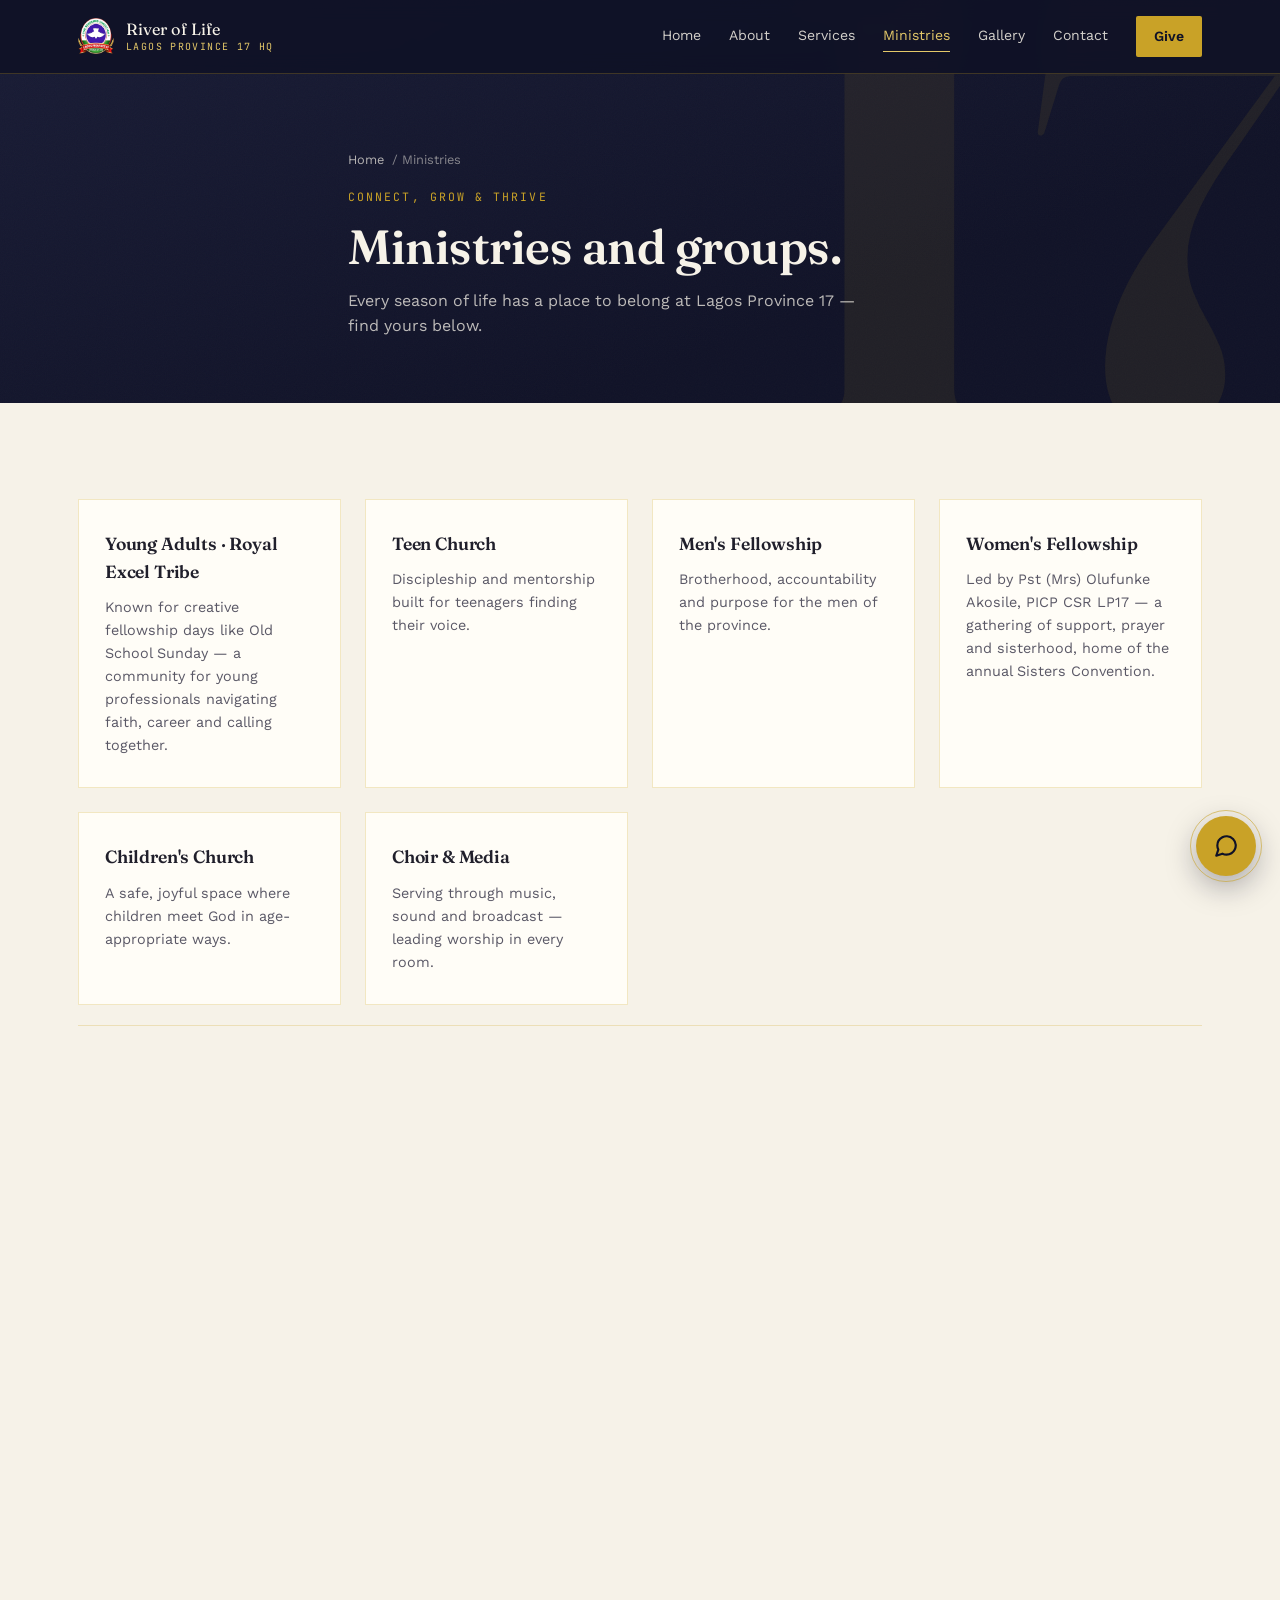
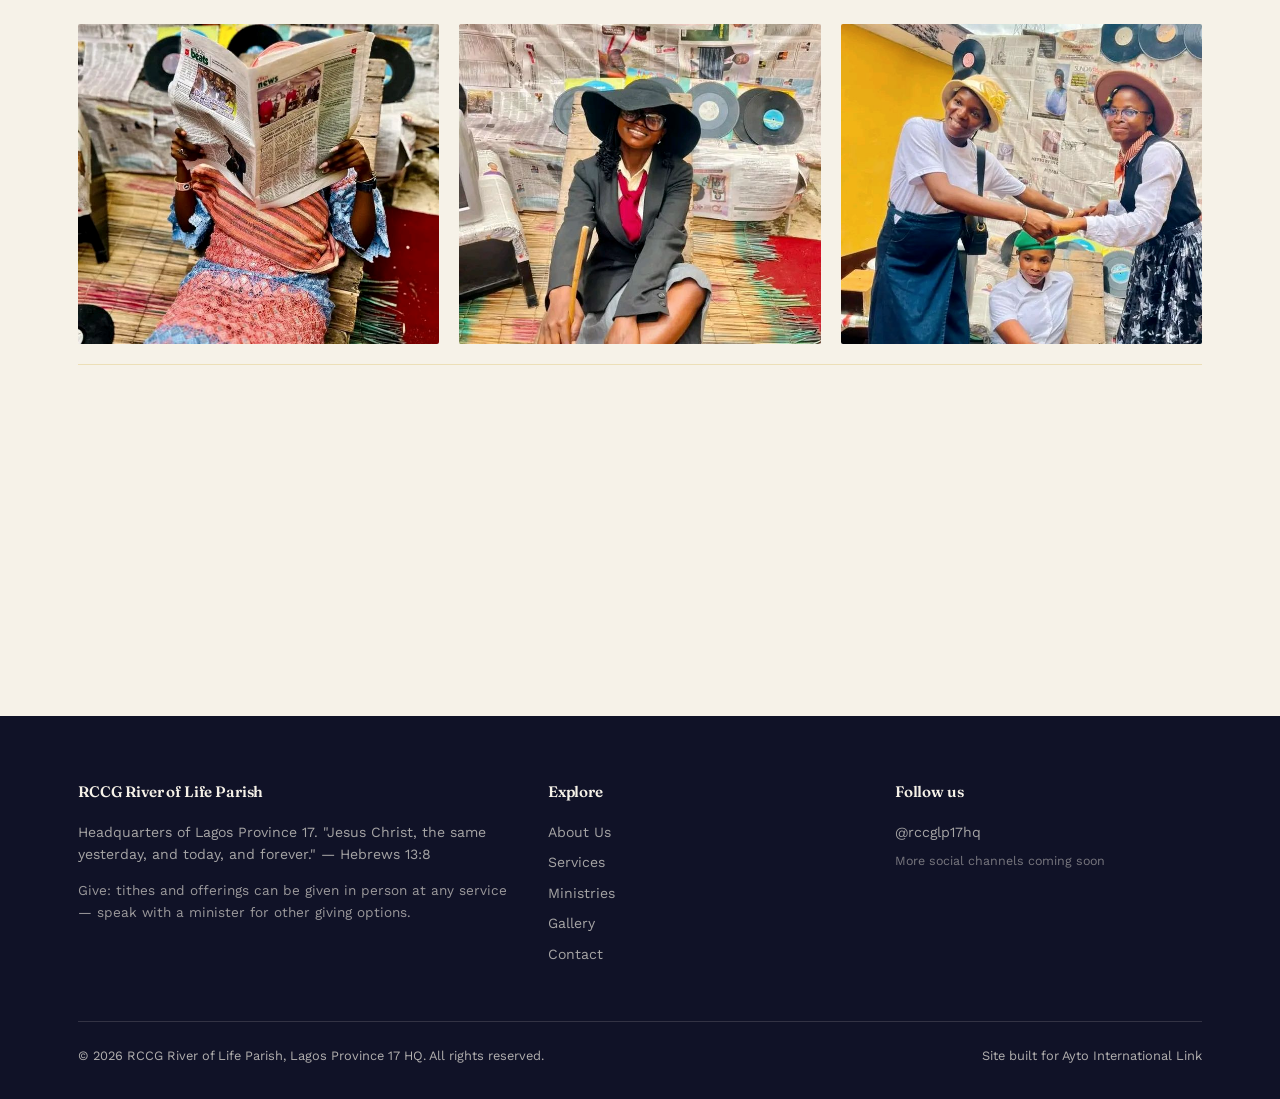
==== ministries.html @ 567b906a "Add files via upload" ====
<!DOCTYPE html>
<html lang="en" class="no-js">
<head>
<meta charset="UTF-8">
<script>document.documentElement.className="js";</script>
<meta name="viewport" content="width=device-width, initial-scale=1.0">
<title>Ministries — RCCG River of Life Parish, Lagos Province 17</title>
<meta name="description" content="Ministries and groups at RCCG River of Life Parish, Lagos Province 17 — Young Adults (Royal Excel Tribe), Women's Fellowship, Teen Church, Men's Fellowship, Children's Church, and Choir & Media.">
<meta name="theme-color" content="#101227">
<meta property="og:title" content="Ministries — RCCG River of Life Parish, Lagos Province 17">
<meta property="og:type" content="website">
<link rel="icon" type="image/png" href="images/logo.png">
<link rel="apple-touch-icon" href="images/logo.png">
<link rel="preconnect" href="https://fonts.googleapis.com">
<link href="https://fonts.googleapis.com/css2?family=Fraunces:ital,opsz,wght@0,9..144,400;0,9..144,600;0,9..144,700;1,9..144,500&family=Work+Sans:wght@400;500;600&family=JetBrains+Mono:wght@400;500&display=swap" rel="stylesheet">
<link rel="stylesheet" href="css/style.css">
</head>
<body>

<header>
  <div class="nav">
    <a href="index.html" class="brand">
      <img class="brand-mark" src="images/logo.png" alt="RCCG Lagos Province 17 logo">
      <div class="brand-text">River of Life<br><small>Lagos Province 17 HQ</small></div>
    </a>
    <nav class="nav-links" id="navLinks">
      <a href="index.html">Home</a>
      <a href="about.html">About</a>
      <a href="services.html">Services</a>
      <a href="ministries.html" class="active">Ministries</a>
      <a href="gallery.html">Gallery</a>
      <a href="contact.html">Contact</a>
      <a href="contact.html#give" class="nav-cta">Give</a>
    </nav>
    <button class="menu-toggle" id="menuToggle" aria-label="Toggle menu">☰</button>
  </div>
</header>

<section class="page-banner grain">
  <div class="hero-numeral">17</div>
  <div class="wrap page-banner-content">
    <div class="crumb"><a href="index.html">Home</a> / Ministries</div>
    <span class="eyebrow">Connect, grow &amp; thrive</span>
    <h1>Ministries and groups.</h1>
    <p>Every season of life has a place to belong at Lagos Province 17 — find yours below.</p>
  </div>
</section>

<section>
  <div class="wrap">
    <div class="ministries-grid stagger">
      <div class="min-card"><h3>Young Adults · Royal Excel Tribe</h3><p>Known for creative fellowship days like Old School Sunday — a community for young professionals navigating faith, career and calling together.</p></div>
      <div class="min-card"><h3>Teen Church</h3><p>Discipleship and mentorship built for teenagers finding their voice.</p></div>
      <div class="min-card"><h3>Men's Fellowship</h3><p>Brotherhood, accountability and purpose for the men of the province.</p></div>
      <div class="min-card"><h3>Women's Fellowship</h3><p>Led by Pst (Mrs) Olufunke Akosile, PICP CSR LP17 — a gathering of support, prayer and sisterhood, home of the annual Sisters Convention.</p></div>
      <div class="min-card"><h3>Children's Church</h3><p>A safe, joyful space where children meet God in age-appropriate ways.</p></div>
      <div class="min-card"><h3>Choir & Media</h3><p>Serving through music, sound and broadcast — leading worship in every room.</p></div>
    </div>

    <div class="ministry-feature">
      <div class="reveal feature-grid">
        <img class="feature-flyer" src="images/oldschool-flyer.jpg" alt="Old School Sunday: Then & Now — Roots & Relevance flyer, Royal Excel Tribe, RCCG River of Life Parish LP17">
        <div class="feature-copy">
          <span class="eyebrow">Young Adults · Royal Excel Tribe</span>
          <h3>Old School Sunday: Then &amp; Now — Roots &amp; Relevance</h3>
          <p>A vintage-themed celebration bridging generations — honouring the wisdom of those who came before, and the relevance they still carry today. Come dressed in your old school outfit!</p>
          <div class="feature-meta">
            <div><span class="label">Date</span><span class="value">21st June, 8:00 AM</span></div>
            <div><span class="label">Venue</span><span class="value">Church Auditorium</span></div>
          </div>
          <ul class="feature-list">
            <li>Hymns &amp; Nostalgic praise</li>
            <li>Ask the Elders (Live Q&amp;A)</li>
            <li>Honour &amp; Appreciation Segment</li>
            <li>Wisdom Circle (Elders panel)</li>
            <li>Drama — Then and Now</li>
            <li>Old School Photo Booth</li>
          </ul>
        </div>
      </div>
      <div class="youth-grid stagger" style="margin-top:32px;">
        <img src="images/oldschool-1.jpg" alt="Young men in vintage suits reading a newspaper, Old School Sunday, Royal Excel Tribe">
        <img src="images/oldschool-2.jpg" alt="Young adult couple in retro outfits, Old School Sunday, Royal Excel Tribe">
        <img src="images/oldschool-3.jpg" alt="Group photo of young adults in vintage dress, Old School Sunday, Royal Excel Tribe">
      </div>
    </div>

    <div class="ministry-feature">
      <div class="reveal feature-grid">
        <img class="feature-flyer" src="images/sisters-convention.jpg" alt="Sisters Convention 2026, The Transformed Woman — Lagos Province 17 Headquarters">
        <div class="feature-copy">
          <span class="eyebrow">Women's Fellowship</span>
          <h3>Sisters Convention 2026 — The Transformed Woman</h3>
          <p>An annual gathering of the women of Lagos Province 17 for worship, teaching and sisterhood, led by Pst (Mrs) Olufunke Akosile, PICP CSR LP17.</p>
          <div class="feature-meta">
            <div><span class="label">Held at</span><span class="value">Lagos Province 17 HQ</span></div>
            <div><span class="label">2026 Theme</span><span class="value">The Transformed Woman</span></div>
          </div>
        </div>
      </div>
    </div>
  </div>
</section>

<footer id="give">
  <div class="wrap">
    <div class="foot-grid">
      <div>
        <h4>RCCG River of Life Parish</h4>
        <p>Headquarters of Lagos Province 17. "Jesus Christ, the same yesterday, and today, and forever." — Hebrews 13:8</p>
        <p style="margin-top:14px; font-size:0.85rem; color:rgba(246,242,232,0.6);">Give: tithes and offerings can be given in person at any service — speak with a minister for other giving options.</p>
      </div>
      <div>
        <h4>Explore</h4>
        <a href="about.html">About Us</a>
        <a href="services.html">Services</a>
        <a href="ministries.html">Ministries</a>
        <a href="gallery.html">Gallery</a>
        <a href="contact.html">Contact</a>
      </div>
      <div>
        <h4>Follow us</h4>
        <a href="https://www.facebook.com/rccglp17hq" target="_blank" rel="noopener">@rccglp17hq</a>
        <p style="font-size:0.78rem; color:rgba(246,242,232,0.45); margin-top:8px;">More social channels coming soon</p>
      </div>
    </div>
    <div class="foot-bottom">
      <span>© 2026 RCCG River of Life Parish, Lagos Province 17 HQ. All rights reserved.</span>
      <span>Site built for Ayto International Link</span>
    </div>
  </div>
</footer>

<button class="back-to-top" id="backToTop" aria-label="Back to top">↑</button>

<button class="chat-launcher" id="chatLauncher" aria-label="Open Ask LP17 assistant">
  <span class="chat-ring"></span>
  <svg viewBox="0 0 24 24" fill="none" stroke="currentColor" stroke-width="2" stroke-linecap="round" stroke-linejoin="round"><path d="M21 11.5a8.38 8.38 0 0 1-.9 3.8 8.5 8.5 0 0 1-7.6 4.7 8.38 8.38 0 0 1-3.8-.9L3 21l1.9-5.7a8.38 8.38 0 0 1-.9-3.8 8.5 8.5 0 0 1 4.7-7.6 8.38 8.38 0 0 1 3.8-.9h.5a8.48 8.48 0 0 1 8 8v.5z"></path></svg>
</button>

<div class="chat-panel" id="chatPanel" role="dialog" aria-label="Ask LP17 assistant">
  <div class="chat-head">
    <div class="chat-head-info">
      <div class="chat-avatar">17</div>
      <div>
        <h4>Ask LP17</h4>
        <span>Works even without internet</span>
      </div>
    </div>
    <button class="chat-close" id="chatClose" aria-label="Close chat">✕</button>
  </div>
  <div class="chat-body" id="chatBody"></div>
  <div class="chat-chips" id="chatChips"></div>
  <div class="chat-input-row">
    <input type="text" id="chatInput" placeholder="Ask about services, location…" aria-label="Type your question">
    <button class="chat-send" id="chatSend" aria-label="Send">
      <svg width="16" height="16" viewBox="0 0 24 24" fill="none" stroke="currentColor" stroke-width="2" stroke-linecap="round" stroke-linejoin="round"><line x1="22" y1="2" x2="11" y2="13"></line><polygon points="22 2 15 22 11 13 2 9 22 2"></polygon></svg>
    </button>
  </div>
</div>

<script src="js/site.js"></script>
<script src="js/chat.js"></script>
</body>
</html>
---- css/style.css ----
:root{
    --indigo: #191c36;
    --indigo-deep: #101227;
    --gold: #c9a227;
    --gold-soft: #e4c869;
    --maroon: #7c2430;
    --cream: #f6f2e8;
    --ink: #201f2b;
    --line: rgba(201,162,39,0.25);
  }
  *{box-sizing:border-box; margin:0; padding:0;}
  html{scroll-behavior:smooth;}
  body{
    font-family:'Work Sans', sans-serif;
    background:var(--cream);
    color:var(--ink);
    line-height:1.6;
    overflow-x:hidden;
  }
  h1,h2,h3,h4{font-family:'Fraunces', serif; font-weight:600; letter-spacing:-0.01em;}
  .eyebrow{
    font-family:'JetBrains Mono', monospace;
    font-size:0.72rem;
    letter-spacing:0.18em;
    text-transform:uppercase;
    color:var(--gold);
  }
  a{color:inherit; text-decoration:none;}
  img{max-width:100%; display:block;}
  .wrap{max-width:1180px; margin:0 auto; padding:0 28px;}

  @media (prefers-reduced-motion: reduce){
    *{animation:none !important; transition:none !important;}
  }

  /* subtle grain for depth on dark sections */
  .grain{position:relative;}
  .grain::before{
    content:""; position:absolute; inset:0; pointer-events:none; opacity:0.5; z-index:0;
    background-image:url("data:image/svg+xml,%3Csvg xmlns='http://www.w3.org/2000/svg' width='120' height='120'%3E%3Cfilter id='n'%3E%3CfeTurbulence type='fractalNoise' baseFrequency='0.9' numOctaves='2' stitchTiles='stitch'/%3E%3C/filter%3E%3Crect width='100%25' height='100%25' filter='url(%23n)' opacity='0.05'/%3E%3C/svg%3E");
  }

  /* reveal-on-scroll (only hides content once JS confirms it can reveal it again) */
  .reveal{transition:opacity .7s ease, transform .7s ease;}
  html.js .reveal{opacity:0; transform:translateY(22px);}
  .reveal.visible{opacity:1; transform:translateY(0);}
  @media (prefers-reduced-motion: reduce){
    html.js .reveal{opacity:1; transform:none;}
  }

  /* back to top */
  .back-to-top{
    position:fixed; left:24px; bottom:24px; width:44px; height:44px; border-radius:50%;
    background:var(--indigo-deep); border:1px solid var(--line); color:var(--gold-soft);
    display:flex; align-items:center; justify-content:center; font-size:1.1rem; cursor:pointer;
    opacity:0; pointer-events:none; transition:opacity .3s ease, transform .2s ease; z-index:90;
  }
  .back-to-top.show{opacity:1; pointer-events:auto;}
  .back-to-top:hover{transform:translateY(-3px);}

  /* ===== FAQ ===== */
  .faq-list{max-width:760px; border-top:1px solid var(--line);}
  .faq-item{border-bottom:1px solid var(--line); padding:20px 0;}
  .faq-item summary{
    cursor:pointer; list-style:none; font-family:'Fraunces', serif; font-weight:600;
    font-size:1.05rem; color:var(--ink); display:flex; justify-content:space-between;
    align-items:center; gap:16px;
  }
  .faq-item summary::-webkit-details-marker{display:none;}
  .faq-item .faq-icon{
    flex-shrink:0; width:26px; height:26px; border-radius:50%; border:1px solid var(--maroon);
    color:var(--maroon); display:flex; align-items:center; justify-content:center;
    font-size:1rem; transition:transform .25s ease;
  }
  .faq-item[open] .faq-icon{transform:rotate(45deg);}
  .faq-item p{margin-top:14px; color:#5a5866; font-size:0.94rem; max-width:600px;}

  /* ===== Contact ===== */
  .contact-label{font-weight:600; margin-bottom:8px;}
  .contact-text{color:#5a5866;}

  /* ===== Ask LP17 chat widget ===== */
  .chat-launcher{
    position:fixed; right:24px; bottom:24px; z-index:95;
    width:60px; height:60px; border-radius:50%; border:none; cursor:pointer;
    background:var(--gold); color:var(--indigo-deep);
    display:flex; align-items:center; justify-content:center;
    box-shadow:0 10px 30px rgba(16,18,39,0.35);
    transition:transform .2s ease;
  }
  .chat-launcher:hover{transform:translateY(-3px);}
  .chat-launcher svg{width:26px; height:26px;}
  .chat-launcher .chat-ring{
    position:absolute; inset:-6px; border-radius:50%; border:1.5px solid var(--gold);
    opacity:0.6; animation:chatring 2.6s infinite;
  }
  @keyframes chatring{0%{transform:scale(0.9); opacity:0.6;} 100%{transform:scale(1.35); opacity:0;}}

  .chat-panel{
    position:fixed; right:24px; bottom:96px; z-index:96;
    width:min(360px, 90vw); height:min(500px, 70vh);
    background:var(--cream); border-radius:8px; overflow:hidden;
    box-shadow:0 20px 60px rgba(16,18,39,0.4);
    display:flex; flex-direction:column;
    transform:translateY(16px) scale(0.98); opacity:0; pointer-events:none;
    transition:transform .25s ease, opacity .25s ease;
  }
  .chat-panel.open{transform:translateY(0) scale(1); opacity:1; pointer-events:auto;}
  .chat-head{
    background:var(--indigo-deep); color:var(--cream); padding:16px 18px;
    display:flex; align-items:center; justify-content:space-between; gap:10px;
    border-bottom:1px solid var(--line); flex-shrink:0;
  }
  .chat-head-info{display:flex; align-items:center; gap:10px;}
  .chat-avatar{
    width:34px; height:34px; border-radius:50%; background:var(--gold);
    color:var(--indigo-deep); font-family:'JetBrains Mono', monospace; font-weight:600;
    font-size:0.75rem; display:flex; align-items:center; justify-content:center; flex-shrink:0;
  }
  .chat-head h4{font-family:'Fraunces', serif; font-size:0.98rem; margin:0;}
  .chat-head span{font-size:0.72rem; color:rgba(246,242,232,0.6);}
  .chat-close{background:none; border:none; color:var(--cream); font-size:1.2rem; cursor:pointer; opacity:0.7;}
  .chat-close:hover{opacity:1;}
  .chat-body{flex:1; overflow-y:auto; padding:16px; display:flex; flex-direction:column; gap:10px;}
  .msg{max-width:82%; font-size:0.87rem; line-height:1.5; padding:10px 13px; border-radius:10px;}
  .msg-bot{background:#fff; border:1px solid var(--line); color:var(--ink); align-self:flex-start; border-bottom-left-radius:2px;}
  .msg-user{background:var(--indigo); color:var(--cream); align-self:flex-end; border-bottom-right-radius:2px;}
  .msg-typing{display:flex; gap:4px; align-self:flex-start; padding:12px 14px; background:#fff; border:1px solid var(--line); border-radius:10px; border-bottom-left-radius:2px;}
  .msg-typing span{width:6px; height:6px; border-radius:50%; background:var(--maroon); opacity:0.5; animation:typingdot 1.2s infinite;}
  .msg-typing span:nth-child(2){animation-delay:.15s;}
  .msg-typing span:nth-child(3){animation-delay:.3s;}
  @keyframes typingdot{0%,60%,100%{opacity:0.3; transform:translateY(0);} 30%{opacity:1; transform:translateY(-3px);}}
  .chat-chips{display:flex; flex-wrap:wrap; gap:8px; padding:0 16px 12px;}
  .chat-chip{
    font-size:0.78rem; padding:7px 12px; border-radius:20px; border:1px solid var(--maroon);
    color:var(--maroon); background:none; cursor:pointer; transition:background .2s ease, color .2s ease;
  }
  .chat-chip:hover{background:var(--maroon); color:var(--cream);}
  .chat-input-row{display:flex; gap:8px; padding:12px 16px; border-top:1px solid var(--line); flex-shrink:0; background:#fff;}
  .chat-input-row input{
    flex:1; border:1px solid var(--line); border-radius:20px; padding:9px 14px;
    font-family:'Work Sans', sans-serif; font-size:0.85rem; background:var(--cream); color:var(--ink);
  }
  .chat-input-row input:focus{outline:2px solid var(--gold); outline-offset:1px;}
  .chat-send{
    width:38px; height:38px; border-radius:50%; border:none; background:var(--gold);
    color:var(--indigo-deep); cursor:pointer; flex-shrink:0; display:flex; align-items:center; justify-content:center;
  }
  @media (max-width:480px){
    .chat-panel{right:12px; left:12px; width:auto; bottom:88px;}
    .chat-launcher{right:16px;}
  }

  /* ===== Header ===== */
  header{
    position:fixed; top:0; left:0; right:0; z-index:100;
    background:rgba(16,18,39,0.92);
    backdrop-filter:blur(10px);
    border-bottom:1px solid var(--line);
  }
  .nav{
    display:flex; align-items:center; justify-content:space-between;
    padding:16px 28px; max-width:1180px; margin:0 auto;
  }
  .brand{display:flex; align-items:center; gap:12px; color:var(--cream);}
  .brand-mark{width:36px; height:36px; flex-shrink:0;}
  .brand-text{font-family:'Fraunces', serif; font-size:1.02rem; line-height:1.15;}
  .brand-text small{display:block; font-family:'JetBrains Mono', monospace; font-size:0.62rem; letter-spacing:0.14em; color:var(--gold-soft); text-transform:uppercase; margin-top:2px;}
  .nav-links{display:flex; gap:28px; align-items:center;}
  .nav-links a{color:var(--cream); font-size:0.88rem; opacity:0.85; transition:opacity .2s;}
  .nav-links a:hover{opacity:1; color:var(--gold-soft);}
  .nav-links a.active{opacity:1; color:var(--gold-soft);}
  .nav-cta{
    background:var(--gold); color:var(--indigo-deep) !important; font-weight:600;
    padding:9px 18px; border-radius:2px; opacity:1 !important;
  }
  .menu-toggle{display:none; background:none; border:none; color:var(--cream); font-size:1.5rem; cursor:pointer;}

  @media (max-width:860px){
    .nav-links{
      position:fixed; top:69px; left:0; right:0; background:var(--indigo-deep);
      flex-direction:column; align-items:flex-start; padding:20px 28px; gap:16px;
      border-bottom:1px solid var(--line);
      transform:translateY(-150%); transition:transform .3s ease;
    }
    .nav-links.open{transform:translateY(0);}
    .menu-toggle{display:block;}
  }

  /* ===== Hero ===== */
  .hero{
    position:relative;
    min-height:100vh;
    display:flex; align-items:center;
    background:linear-gradient(160deg, var(--indigo) 0%, var(--indigo-deep) 65%);
    color:var(--cream);
    padding:140px 0 100px;
    overflow:hidden;
  }
  .hero-bg{
    position:absolute; inset:0; z-index:0;
    background-size:cover; background-position:center 20%;
    opacity:0.55;
  }
  .hero-numeral{
    position:absolute; right:-4vw; top:50%; transform:translateY(-50%);
    font-family:'Fraunces', serif; font-weight:700; font-size:min(60vw, 620px);
    color:rgba(201,162,39,0.09);
    line-height:1; user-select:none; pointer-events:none; z-index:1;
  }
  .hero-content{position:relative; z-index:2; max-width:640px;}
  .hero .eyebrow{margin-bottom:18px; display:block;}
  .hero h1{font-size:clamp(2.4rem, 5.4vw, 3.9rem); line-height:1.06; margin-bottom:22px;}
  .hero h1 em{font-style:italic; color:var(--gold-soft);}
  .hero p.lede{font-size:1.08rem; color:rgba(246,242,232,0.78); max-width:520px; margin-bottom:36px;}
  .hero-actions{display:flex; gap:16px; flex-wrap:wrap;}
  .btn{
    display:inline-block; padding:14px 28px; font-size:0.92rem; font-weight:600;
    border-radius:2px; transition:transform .2s ease, background .2s ease;
  }
  .btn-primary{background:var(--gold); color:var(--indigo-deep);}
  .btn-primary:hover{transform:translateY(-2px); background:var(--gold-soft);}
  .btn-ghost{border:1px solid rgba(246,242,232,0.35); color:var(--cream);}
  .btn-ghost:hover{border-color:var(--gold-soft); color:var(--gold-soft); transform:translateY(-2px);}

  .hero-note{
    position:absolute; bottom:36px; left:28px; right:28px;
    display:flex; justify-content:space-between; align-items:flex-end;
    max-width:1180px; margin:0 auto; z-index:2;
  }
  .hero-note .wrap-inner{display:flex; gap:10px; align-items:center; color:rgba(246,242,232,0.55); font-size:0.8rem;}
  .pulse{width:8px; height:8px; border-radius:50%; background:var(--gold); animation:pulse 2s infinite;}
  @keyframes pulse{0%,100%{opacity:1;} 50%{opacity:0.3;}}

  /* ===== Stats strip ===== */
  .stats-strip{
    position:relative; z-index:2; background:rgba(16,18,39,0.55); border-top:1px solid var(--line); border-bottom:1px solid var(--line);
    backdrop-filter:blur(6px);
  }
  .stats-grid{
    display:grid; grid-template-columns:repeat(4,1fr); max-width:1180px; margin:0 auto; padding:0 28px;
  }
  .stat{padding:22px 20px; text-align:center; border-left:1px solid var(--line);}
  .stat:first-child{border-left:none;}
  .stat strong{display:block; font-family:'Fraunces', serif; font-size:1.6rem; color:var(--gold-soft);}
  .stat span{font-size:0.74rem; color:rgba(246,242,232,0.6); text-transform:uppercase; letter-spacing:0.08em;}
  @media (max-width:760px){
    .stats-grid{grid-template-columns:repeat(2,1fr);}
    .stat:nth-child(3){border-left:none;}
  }

  /* ===== Section shells ===== */
  section{padding:96px 0;}
  .section-head{max-width:640px; margin-bottom:56px;}
  .section-head .eyebrow{margin-bottom:14px; display:block; color:var(--maroon);}
  .section-head h2{font-size:clamp(1.9rem, 3.4vw, 2.6rem);}

  /* ===== Quick resources ===== */
  .resources{background:var(--cream);}
  .res-grid{
    display:grid; grid-template-columns:repeat(auto-fit, minmax(230px,1fr)); gap:1px;
    background:var(--line);
    border:1px solid var(--line);
  }
  .res-card{
    background:var(--cream); padding:32px 26px; transition:background .25s ease;
    display:flex; flex-direction:column; gap:10px; min-height:150px; justify-content:flex-end;
  }
  .res-card:hover{background:#fffdf7;}
  .res-index{font-family:'JetBrains Mono',monospace; font-size:0.75rem; color:var(--gold); letter-spacing:0.1em;}
  .res-card h3{font-size:1.08rem; font-weight:600;}
  .res-card span.arrow{font-size:1.2rem; color:var(--maroon); transition:transform .2s;}
  .res-card:hover span.arrow{transform:translateX(4px);}

  /* ===== Services (weekly rhythm) ===== */
  .services{background:var(--indigo-deep); color:var(--cream);}
  .services .section-head .eyebrow{color:var(--gold-soft);}
  .services .section-head p{color:rgba(246,242,232,0.7); margin-top:14px;}
  .week-grid{display:grid; grid-template-columns:repeat(auto-fit, minmax(200px,1fr)); gap:0;}
  .day-col{
    padding:28px 22px; border-top:1px solid rgba(201,162,39,0.2);
    border-left:1px solid rgba(201,162,39,0.2);
  }
  .day-col:first-child{border-left:none;}
  .day-name{font-family:'Fraunces', serif; font-size:1.15rem; color:var(--gold-soft); margin-bottom:16px;}
  .service-item{margin-bottom:14px;}
  .service-item .name{font-weight:600; font-size:0.94rem;}
  .service-item .time{font-family:'JetBrains Mono', monospace; font-size:0.8rem; color:rgba(246,242,232,0.6);}

  /* ===== Leadership ===== */
  .leadership-card{
    display:grid; grid-template-columns:0.9fr 1.1fr; gap:0;
    background:var(--indigo-deep); border-radius:4px; overflow:hidden;
  }
  .leadership-card img{width:100%; height:100%; object-fit:cover; min-height:280px;}
  .leadership-copy{padding:44px 44px; color:var(--cream); display:flex; flex-direction:column; justify-content:center;}
  .leadership-copy .eyebrow{color:var(--gold-soft); margin-bottom:14px; display:block;}
  .leadership-copy h2{font-size:1.7rem; margin-bottom:16px; color:var(--cream);}
  .leadership-copy p{color:rgba(246,242,232,0.78); font-size:0.96rem;}
  @media (max-width:760px){
    .leadership-card{grid-template-columns:1fr;}
    .leadership-copy{padding:32px 28px;}
  }

  /* ===== Vigil strip ===== */
  .vigil-strip{
    margin-top:48px; padding:36px 40px; border-radius:2px;
    background:rgba(201,162,39,0.08); border:1px solid var(--line);
    display:grid; grid-template-columns:1.4fr 1fr; gap:32px; align-items:center;
  }
  .vigil-strip h3{font-size:1.4rem; color:var(--gold-soft); margin:8px 0 10px;}
  .vigil-strip .vigil-info p{color:rgba(246,242,232,0.75); font-size:0.94rem;}
  .vigil-meta{display:flex; flex-direction:column; gap:4px; border-left:1px solid var(--line); padding-left:28px;}
  .vigil-label{font-family:'JetBrains Mono', monospace; font-size:0.72rem; letter-spacing:0.12em; text-transform:uppercase; color:var(--gold);}
  .vigil-value{font-size:0.92rem; color:rgba(246,242,232,0.85);}
  @media (max-width:720px){
    .vigil-strip{grid-template-columns:1fr;}
    .vigil-meta{border-left:none; border-top:1px solid var(--line); padding-left:0; padding-top:16px;}
  }

  /* ===== Moments gallery ===== */
  .moments-grid{
    display:grid; grid-template-columns:1.1fr 1fr 1fr; grid-template-rows:auto auto;
    gap:20px;
  }
  .moment-card{
    position:relative; overflow:hidden; border-radius:2px; background:var(--indigo-deep);
    min-height:220px;
  }
  .moment-tall{grid-row:span 2;}
  .moment-card img{width:100%; height:100%; object-fit:cover; display:block; transition:transform .5s ease;}
  .moment-card:hover img{transform:scale(1.04);}
  .moment-card figcaption{
    position:absolute; left:0; right:0; bottom:0; padding:20px 20px 16px;
    background:linear-gradient(0deg, rgba(16,18,39,0.92) 10%, rgba(16,18,39,0) 100%);
    color:var(--cream); display:flex; flex-direction:column; gap:2px;
  }
  .moment-card figcaption strong{font-family:'Fraunces', serif; font-size:1.05rem; font-weight:600;}
  .moment-card figcaption span{font-size:0.8rem; color:var(--gold-soft);}
  @media (max-width:820px){
    .moments-grid{grid-template-columns:1fr 1fr;}
    .moment-tall{grid-row:span 1;}
  }
  @media (max-width:560px){
    .moments-grid{grid-template-columns:1fr;}
  }

  /* ===== Youth spotlight ===== */
  .youth-spotlight{margin-top:64px; padding-top:56px; border-top:1px solid var(--line);}
  .youth-head{max-width:560px; margin-bottom:32px;}
  .youth-head .eyebrow{margin-bottom:10px; display:block; color:var(--maroon);}
  .youth-head h3{font-size:1.7rem; margin-bottom:10px;}
  .youth-head p{color:#5a5866; font-size:0.95rem;}
  .youth-grid{display:grid; grid-template-columns:repeat(3, 1fr); gap:20px;}
  .youth-grid img{
    width:100%; height:320px; object-fit:cover; border-radius:2px;
    filter:grayscale(15%) contrast(1.05);
    transition:transform .4s ease, filter .4s ease;
  }
  .youth-grid img:hover{transform:translateY(-4px); filter:grayscale(0%) contrast(1.05);}
  @media (max-width:760px){
    .youth-grid{grid-template-columns:1fr 1fr;}
    .youth-grid img{height:240px;}
  }
  @media (max-width:520px){
    .youth-grid{grid-template-columns:1fr;}
  }

  /* ===== Ministries ===== */
  .ministries-grid{display:grid; grid-template-columns:repeat(auto-fit, minmax(240px,1fr)); gap:24px;}
  .min-card{
    background:#fffdf7; border:1px solid var(--line); padding:30px 26px;
    transition:transform .25s ease, box-shadow .25s ease;
  }
  .min-card:hover{transform:translateY(-4px); box-shadow:0 16px 40px rgba(25,28,54,0.1);}
  .min-card h3{font-size:1.1rem; margin-bottom:10px;}
  .min-card p{font-size:0.9rem; color:#5a5866;}

  /* ===== Next steps / connect card ===== */
  .connect{
    background:var(--maroon); color:var(--cream); border-radius:4px;
    padding:56px 44px; display:grid; grid-template-columns:1fr 1fr; gap:48px;
  }
  .connect h2{font-size:1.9rem; color:var(--cream); margin-bottom:14px;}
  .connect p{color:rgba(246,242,232,0.85); margin-bottom:20px;}
  .connect ul{list-style:none;}
  .connect ul li{
    padding:12px 0; border-bottom:1px solid rgba(246,242,232,0.2);
    font-size:0.95rem; display:flex; align-items:center; gap:12px;
  }
  .connect ul li::before{content:"—"; color:var(--gold-soft);}
  @media (max-width:760px){.connect{grid-template-columns:1fr;}}

  /* ===== Footer ===== */
  footer{background:var(--indigo-deep); color:rgba(246,242,232,0.7); padding:64px 0 32px;}
  .foot-grid{display:grid; grid-template-columns:1.4fr 1fr 1fr; gap:40px; margin-bottom:48px;}
  .foot-grid h4{color:var(--cream); font-size:0.95rem; margin-bottom:16px; font-family:'Fraunces',serif;}
  .foot-grid p, .foot-grid a{font-size:0.88rem; color:rgba(246,242,232,0.65); display:block; margin-bottom:8px;}
  .foot-grid a:hover{color:var(--gold-soft);}
  .foot-bottom{
    border-top:1px solid rgba(246,242,232,0.15); padding-top:24px;
    display:flex; justify-content:space-between; flex-wrap:wrap; gap:12px; font-size:0.8rem;
  }
  @media (max-width:760px){.foot-grid{grid-template-columns:1fr;}}

  /* ===== View transitions (progressive enhancement) ===== */
  @view-transition{navigation:auto;}
  @media (prefers-reduced-motion: no-preference){
    ::view-transition-old(root){animation:viewFadeOut .35s ease both;}
    ::view-transition-new(root){animation:viewFadeIn .4s ease both;}
  }
  @keyframes viewFadeOut{to{opacity:0; transform:translateY(-6px);}}
  @keyframes viewFadeIn{from{opacity:0; transform:translateY(6px);}}

  /* ===== Hero load-in stagger ===== */
  @keyframes riseIn{from{opacity:0; transform:translateY(18px);} to{opacity:1; transform:translateY(0);}}
  .hero-content .eyebrow{animation:riseIn .8s ease both; animation-delay:.1s;}
  .hero-content h1{animation:riseIn .9s ease both; animation-delay:.22s;}
  .hero-content .lede{animation:riseIn .9s ease both; animation-delay:.36s;}
  .hero-content .hero-actions{animation:riseIn .9s ease both; animation-delay:.5s;}
  .hero-note{animation:riseIn 1s ease both; animation-delay:.7s;}
  @media (prefers-reduced-motion: reduce){
    .hero-content .eyebrow, .hero-content h1, .hero-content .lede, .hero-content .hero-actions, .hero-note{animation:none;}
  }

  /* ===== Staggered grid reveal ===== */
  .stagger.visible > *{animation:riseIn .7s ease both;}
  .stagger.visible > *:nth-child(1){animation-delay:.03s;}
  .stagger.visible > *:nth-child(2){animation-delay:.09s;}
  .stagger.visible > *:nth-child(3){animation-delay:.15s;}
  .stagger.visible > *:nth-child(4){animation-delay:.21s;}
  .stagger.visible > *:nth-child(5){animation-delay:.27s;}
  .stagger.visible > *:nth-child(6){animation-delay:.33s;}
  @media (prefers-reduced-motion: reduce){
    .stagger.visible > *{animation:none;}
  }

  /* ===== Button shine sweep ===== */
  .btn{position:relative; overflow:hidden;}
  .btn::after{
    content:""; position:absolute; top:0; left:-60%; width:40%; height:100%;
    background:linear-gradient(120deg, transparent, rgba(255,255,255,0.35), transparent);
    transform:skewX(-20deg); transition:left .6s ease;
  }
  .btn:hover::after{left:130%;}

  /* ===== Nav link underline ===== */
  .nav-links a:not(.nav-cta){position:relative; padding-bottom:2px;}
  .nav-links a:not(.nav-cta)::after{
    content:""; position:absolute; left:0; right:100%; bottom:-3px; height:1px;
    background:var(--gold-soft); transition:right .25s ease;
  }
  .nav-links a:not(.nav-cta):hover::after,
  .nav-links a:not(.nav-cta).active::after{right:0;}

  /* ===== Page banner (sub-pages) ===== */
  .page-banner{
    position:relative; padding:150px 0 64px; background:linear-gradient(160deg, var(--indigo) 0%, var(--indigo-deep) 70%);
    color:var(--cream); overflow:hidden;
  }
  .page-banner .hero-numeral{opacity:1;}
  .page-banner-content{position:relative; z-index:2; max-width:640px;}
  .page-banner .eyebrow{margin-bottom:14px; display:block; animation:riseIn .8s ease both; animation-delay:.1s;}
  .page-banner h1{font-size:clamp(2rem, 4.2vw, 3rem); line-height:1.1; margin-bottom:14px; animation:riseIn .9s ease both; animation-delay:.2s;}
  .page-banner p{color:rgba(246,242,232,0.75); font-size:1rem; max-width:520px; animation:riseIn .9s ease both; animation-delay:.32s;}
  .crumb{display:flex; gap:8px; align-items:center; font-size:0.8rem; color:rgba(246,242,232,0.5); margin-bottom:18px;}
  .crumb a{color:rgba(246,242,232,0.7);}
  .crumb a:hover{color:var(--gold-soft);}

  /* ===== Monthly special note (services) ===== */
  .monthly-note{
    margin-top:14px; padding-top:12px; border-top:1px dashed rgba(201,162,39,0.35);
    font-family:'JetBrains Mono', monospace; font-size:0.7rem; letter-spacing:0.04em;
    color:var(--gold-soft); line-height:1.5;
  }

  /* ===== Facebook handle badge ===== */
  .fb-handle{
    display:inline-flex; align-items:center; gap:8px; font-family:'JetBrains Mono', monospace;
    font-size:0.85rem; color:var(--maroon); border:1px solid var(--maroon); border-radius:20px;
    padding:8px 16px; transition:background .2s ease, color .2s ease;
  }
  .fb-handle:hover{background:var(--maroon); color:var(--cream);}
  .fb-handle svg{width:16px; height:16px; flex-shrink:0;}

  /* ===== Ministry feature block (flyer / event showcase) ===== */
  .ministry-feature{
    margin-top:20px; padding-top:44px; border-top:1px solid var(--line);
  }
  .feature-grid{display:grid; grid-template-columns:0.8fr 1.2fr; gap:36px; align-items:start;}
  .feature-flyer{border-radius:6px; overflow:hidden; box-shadow:0 20px 50px rgba(25,28,54,0.18); transition:transform .4s ease;}
  .feature-flyer:hover{transform:translateY(-6px) rotate(-0.5deg);}
  .feature-copy .eyebrow{margin-bottom:10px; display:block;}
  .feature-copy h3{font-size:1.5rem; margin-bottom:14px;}
  .feature-copy p{color:#5a5866; font-size:0.94rem; margin-bottom:16px;}
  .feature-meta{display:grid; grid-template-columns:1fr 1fr; gap:14px; margin-bottom:20px;}
  .feature-meta div{border-left:2px solid var(--maroon); padding-left:12px;}
  .feature-meta span.label{display:block; font-family:'JetBrains Mono', monospace; font-size:0.66rem; letter-spacing:0.1em; text-transform:uppercase; color:var(--maroon); margin-bottom:4px;}
  .feature-meta span.value{font-size:0.88rem; color:var(--ink); font-weight:600;}
  .feature-list{list-style:none; display:grid; grid-template-columns:1fr 1fr; gap:8px 16px;}
  .feature-list li{font-size:0.85rem; color:#5a5866; padding-left:16px; position:relative;}
  .feature-list li::before{content:"✦"; position:absolute; left:0; color:var(--gold); font-size:0.7rem; top:3px;}
  @media (max-width:820px){
    .feature-grid{grid-template-columns:1fr;}
    .feature-meta, .feature-list{grid-template-columns:1fr 1fr;}
  }

  /* ===== Elders Thanksgiving carousel ===== */
  .carousel{position:relative; max-width:720px; margin:0 auto; border-radius:8px; overflow:hidden; background:var(--indigo-deep); box-shadow:0 24px 60px rgba(16,18,39,0.3);}
  .carousel-track-wrap{position:relative; aspect-ratio:4/3; overflow:hidden;}
  .carousel-track{display:flex; height:100%; transition:transform .6s cubic-bezier(.65,0,.35,1);}
  .carousel-slide{flex:0 0 100%; height:100%; position:relative;}
  .carousel-slide img{width:100%; height:100%; object-fit:cover;}
  .carousel-caption{
    position:absolute; left:0; right:0; bottom:0; padding:24px 28px;
    background:linear-gradient(0deg, rgba(16,18,39,0.9) 15%, rgba(16,18,39,0) 100%);
    color:var(--cream);
  }
  .carousel-caption strong{font-family:'Fraunces', serif; font-size:1.2rem; display:block; margin-bottom:4px;}
  .carousel-caption span{font-size:0.84rem; color:rgba(246,242,232,0.7);}
  .carousel-arrow{
    position:absolute; top:50%; transform:translateY(-50%); z-index:5;
    width:42px; height:42px; border-radius:50%; border:1px solid rgba(246,242,232,0.4);
    background:rgba(16,18,39,0.55); color:var(--cream); backdrop-filter:blur(4px);
    display:flex; align-items:center; justify-content:center; cursor:pointer; transition:background .2s ease, transform .2s ease;
  }
  .carousel-arrow:hover{background:var(--gold); color:var(--indigo-deep); transform:translateY(-50%) scale(1.06);}
  .carousel-arrow.prev{left:16px;} .carousel-arrow.next{right:16px;}
  .carousel-dots{display:flex; justify-content:center; gap:8px; padding:16px 0; background:var(--indigo-deep);}
  .carousel-dot{width:8px; height:8px; border-radius:50%; background:rgba(246,242,232,0.3); border:none; cursor:pointer; transition:background .2s ease, transform .2s ease;}
  .carousel-dot.active{background:var(--gold-soft); transform:scale(1.3);}
  @media (max-width:520px){
    .carousel-arrow{width:34px; height:34px;}
  }

  /* ===== General moments grid re-use (gallery page) ===== */
  .gallery-section{margin-top:56px; padding-top:48px; border-top:1px solid var(--line);}
  .gallery-section:first-child{margin-top:0; padding-top:0; border-top:none;}
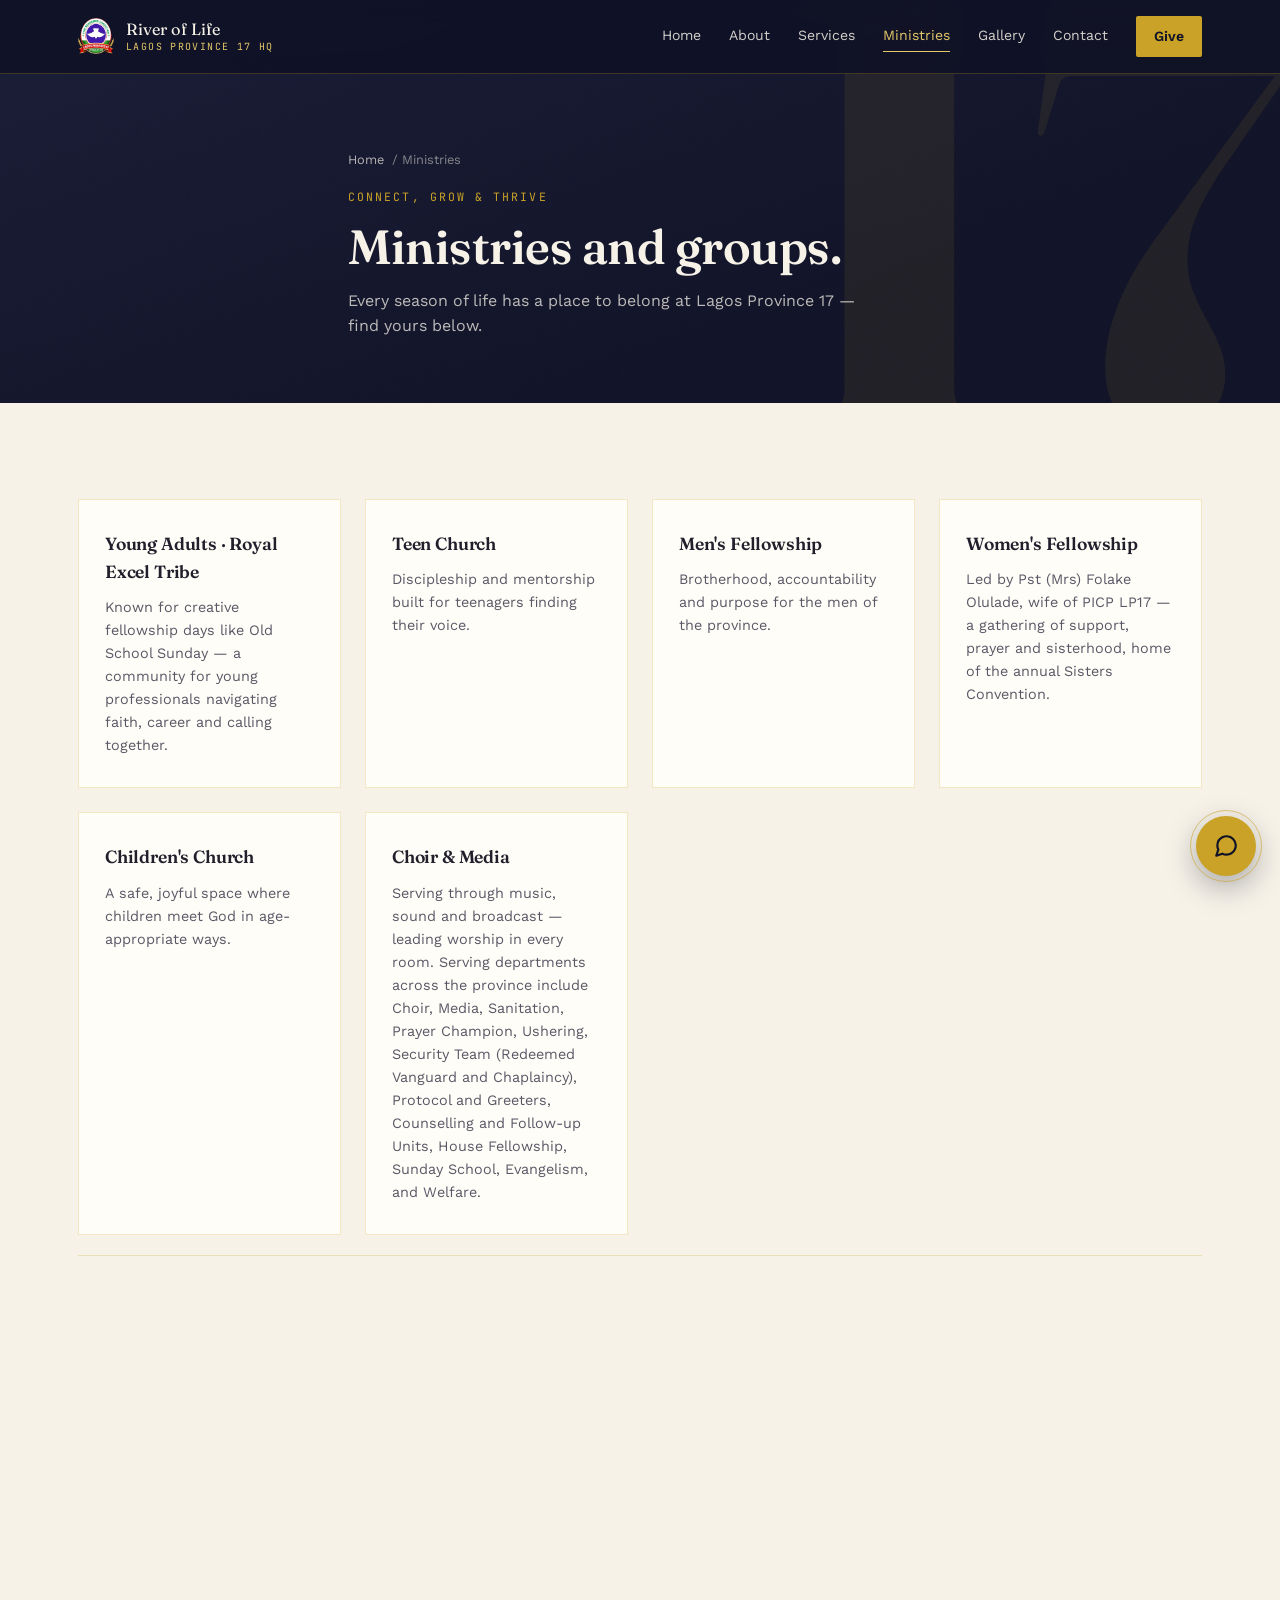
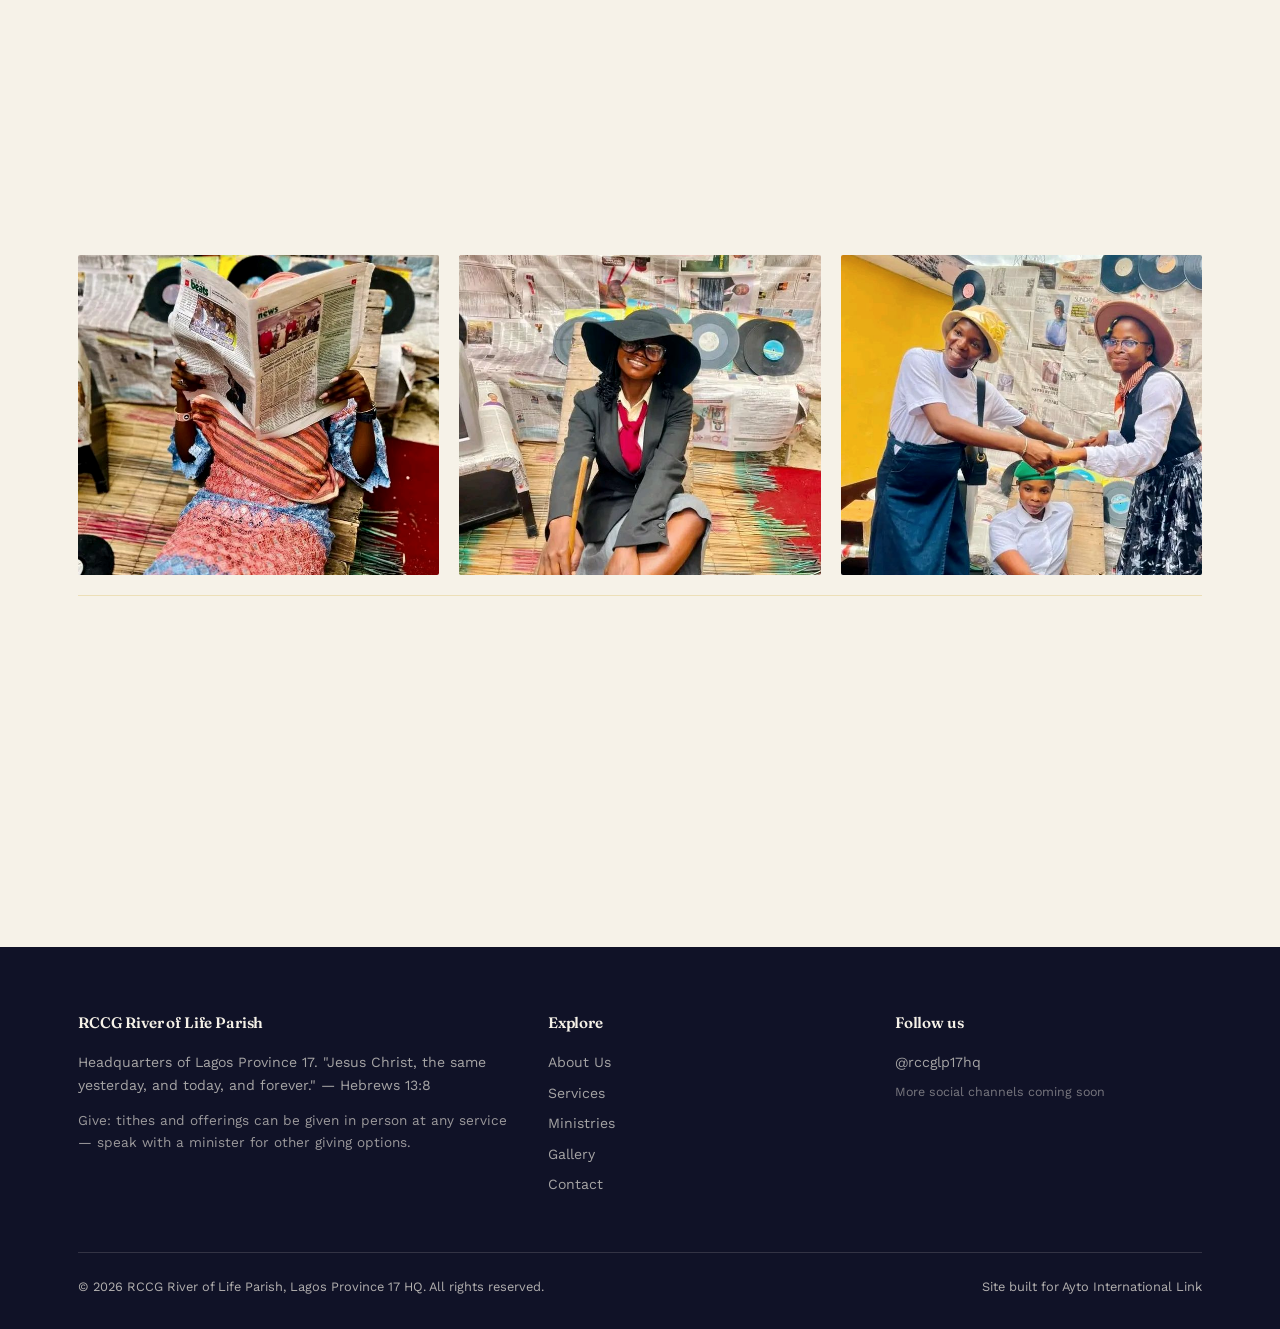
==== commit 817e445c: "Add files via upload" ====
--- a/ministries.html
+++ b/ministries.html
@@ -52,9 +52,9 @@
       <div class="min-card"><h3>Young Adults · Royal Excel Tribe</h3><p>Known for creative fellowship days like Old School Sunday — a community for young professionals navigating faith, career and calling together.</p></div>
       <div class="min-card"><h3>Teen Church</h3><p>Discipleship and mentorship built for teenagers finding their voice.</p></div>
       <div class="min-card"><h3>Men's Fellowship</h3><p>Brotherhood, accountability and purpose for the men of the province.</p></div>
-      <div class="min-card"><h3>Women's Fellowship</h3><p>Led by Pst (Mrs) Olufunke Akosile, PICP CSR LP17 — a gathering of support, prayer and sisterhood, home of the annual Sisters Convention.</p></div>
+      <div class="min-card"><h3>Women's Fellowship</h3><p>Led by Pst (Mrs) Folake Olulade, wife of PICP LP17 — a gathering of support, prayer and sisterhood, home of the annual Sisters Convention.</p></div>
       <div class="min-card"><h3>Children's Church</h3><p>A safe, joyful space where children meet God in age-appropriate ways.</p></div>
-      <div class="min-card"><h3>Choir & Media</h3><p>Serving through music, sound and broadcast — leading worship in every room.</p></div>
+      <div class="min-card"><h3>Choir & Media</h3><p>Serving through music, sound and broadcast — leading worship in every room. Serving departments across the province include Choir, Media, Sanitation, Prayer Champion, Ushering, Security Team (Redeemed Vanguard and Chaplaincy), Protocol and Greeters, Counselling and Follow-up Units, House Fellowship, Sunday School, Evangelism, and Welfare.</p></div>
     </div>
 
     <div class="ministry-feature">
@@ -91,7 +91,7 @@
         <div class="feature-copy">
           <span class="eyebrow">Women's Fellowship</span>
           <h3>Sisters Convention 2026 — The Transformed Woman</h3>
-          <p>An annual gathering of the women of Lagos Province 17 for worship, teaching and sisterhood, led by Pst (Mrs) Olufunke Akosile, PICP CSR LP17.</p>
+          <p>An annual gathering of the women of Lagos Province 17 for worship, teaching and sisterhood, led by Pst (Mrs) Folake Olulade, wife of PICP LP17.</p>
           <div class="feature-meta">
             <div><span class="label">Held at</span><span class="value">Lagos Province 17 HQ</span></div>
             <div><span class="label">2026 Theme</span><span class="value">The Transformed Woman</span></div>
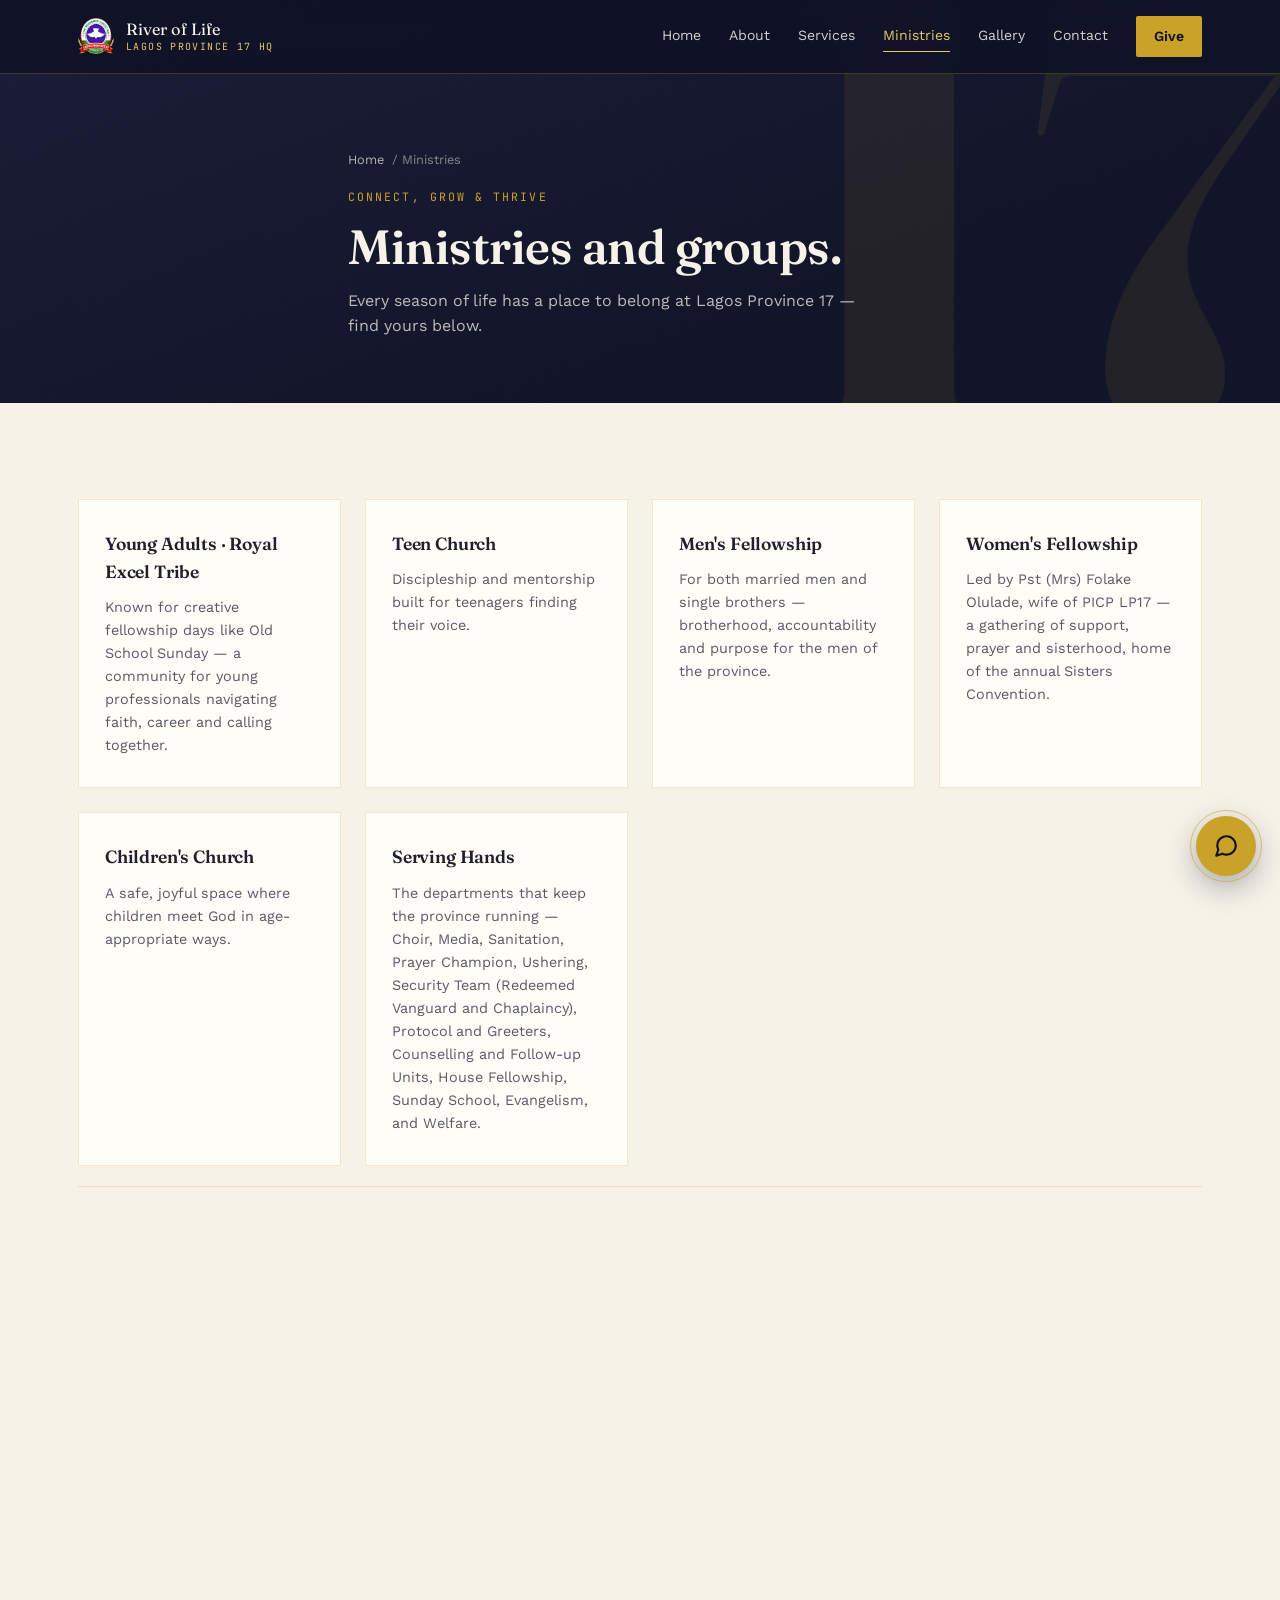
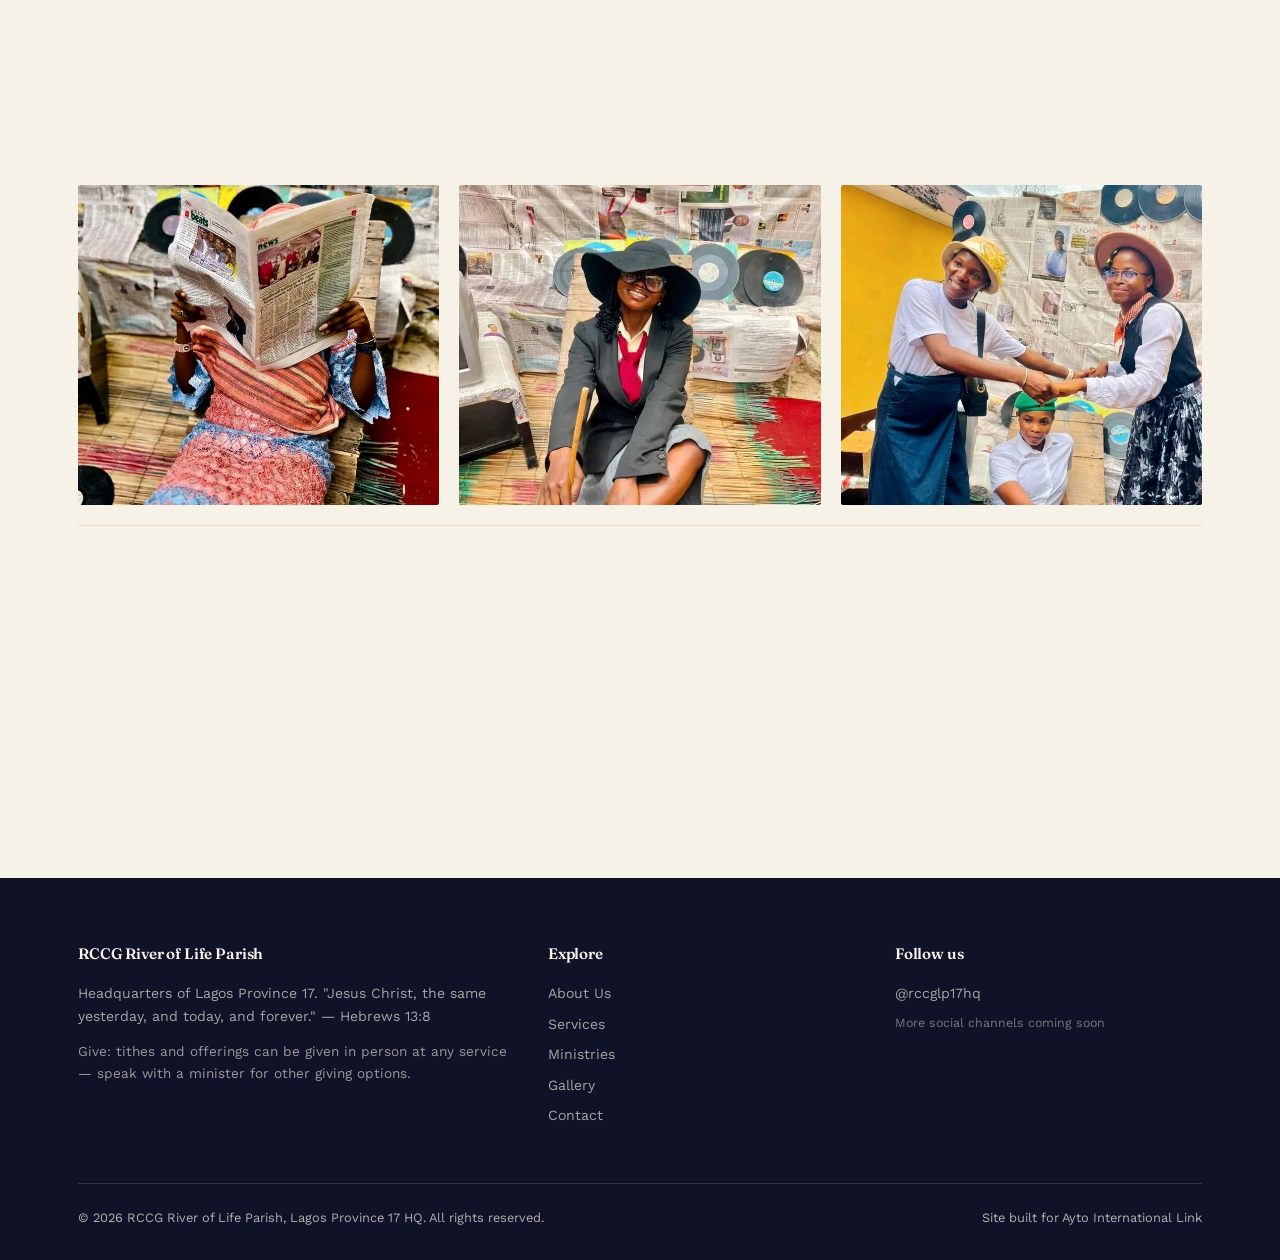
==== commit 83491f18: "Add files via upload" ====
--- a/ministries.html
+++ b/ministries.html
@@ -5,7 +5,7 @@
 <script>document.documentElement.className="js";</script>
 <meta name="viewport" content="width=device-width, initial-scale=1.0">
 <title>Ministries — RCCG River of Life Parish, Lagos Province 17</title>
-<meta name="description" content="Ministries and groups at RCCG River of Life Parish, Lagos Province 17 — Young Adults (Royal Excel Tribe), Women's Fellowship, Teen Church, Men's Fellowship, Children's Church, and Choir & Media.">
+<meta name="description" content="Ministries and groups at RCCG River of Life Parish, Lagos Province 17 — Young Adults (Royal Excel Tribe), Women's Fellowship, Teen Church, Men's Fellowship, Children's Church, and our Serving Hands departments.">
 <meta name="theme-color" content="#101227">
 <meta property="og:title" content="Ministries — RCCG River of Life Parish, Lagos Province 17">
 <meta property="og:type" content="website">
@@ -51,10 +51,10 @@
     <div class="ministries-grid stagger">
       <div class="min-card"><h3>Young Adults · Royal Excel Tribe</h3><p>Known for creative fellowship days like Old School Sunday — a community for young professionals navigating faith, career and calling together.</p></div>
       <div class="min-card"><h3>Teen Church</h3><p>Discipleship and mentorship built for teenagers finding their voice.</p></div>
-      <div class="min-card"><h3>Men's Fellowship</h3><p>Brotherhood, accountability and purpose for the men of the province.</p></div>
+      <div class="min-card"><h3>Men's Fellowship</h3><p>For both married men and single brothers — brotherhood, accountability and purpose for the men of the province.</p></div>
       <div class="min-card"><h3>Women's Fellowship</h3><p>Led by Pst (Mrs) Folake Olulade, wife of PICP LP17 — a gathering of support, prayer and sisterhood, home of the annual Sisters Convention.</p></div>
       <div class="min-card"><h3>Children's Church</h3><p>A safe, joyful space where children meet God in age-appropriate ways.</p></div>
-      <div class="min-card"><h3>Choir & Media</h3><p>Serving through music, sound and broadcast — leading worship in every room. Serving departments across the province include Choir, Media, Sanitation, Prayer Champion, Ushering, Security Team (Redeemed Vanguard and Chaplaincy), Protocol and Greeters, Counselling and Follow-up Units, House Fellowship, Sunday School, Evangelism, and Welfare.</p></div>
+      <div class="min-card"><h3>Serving Hands</h3><p>The departments that keep the province running — Choir, Media, Sanitation, Prayer Champion, Ushering, Security Team (Redeemed Vanguard and Chaplaincy), Protocol and Greeters, Counselling and Follow-up Units, House Fellowship, Sunday School, Evangelism, and Welfare.</p></div>
     </div>
 
     <div class="ministry-feature">
